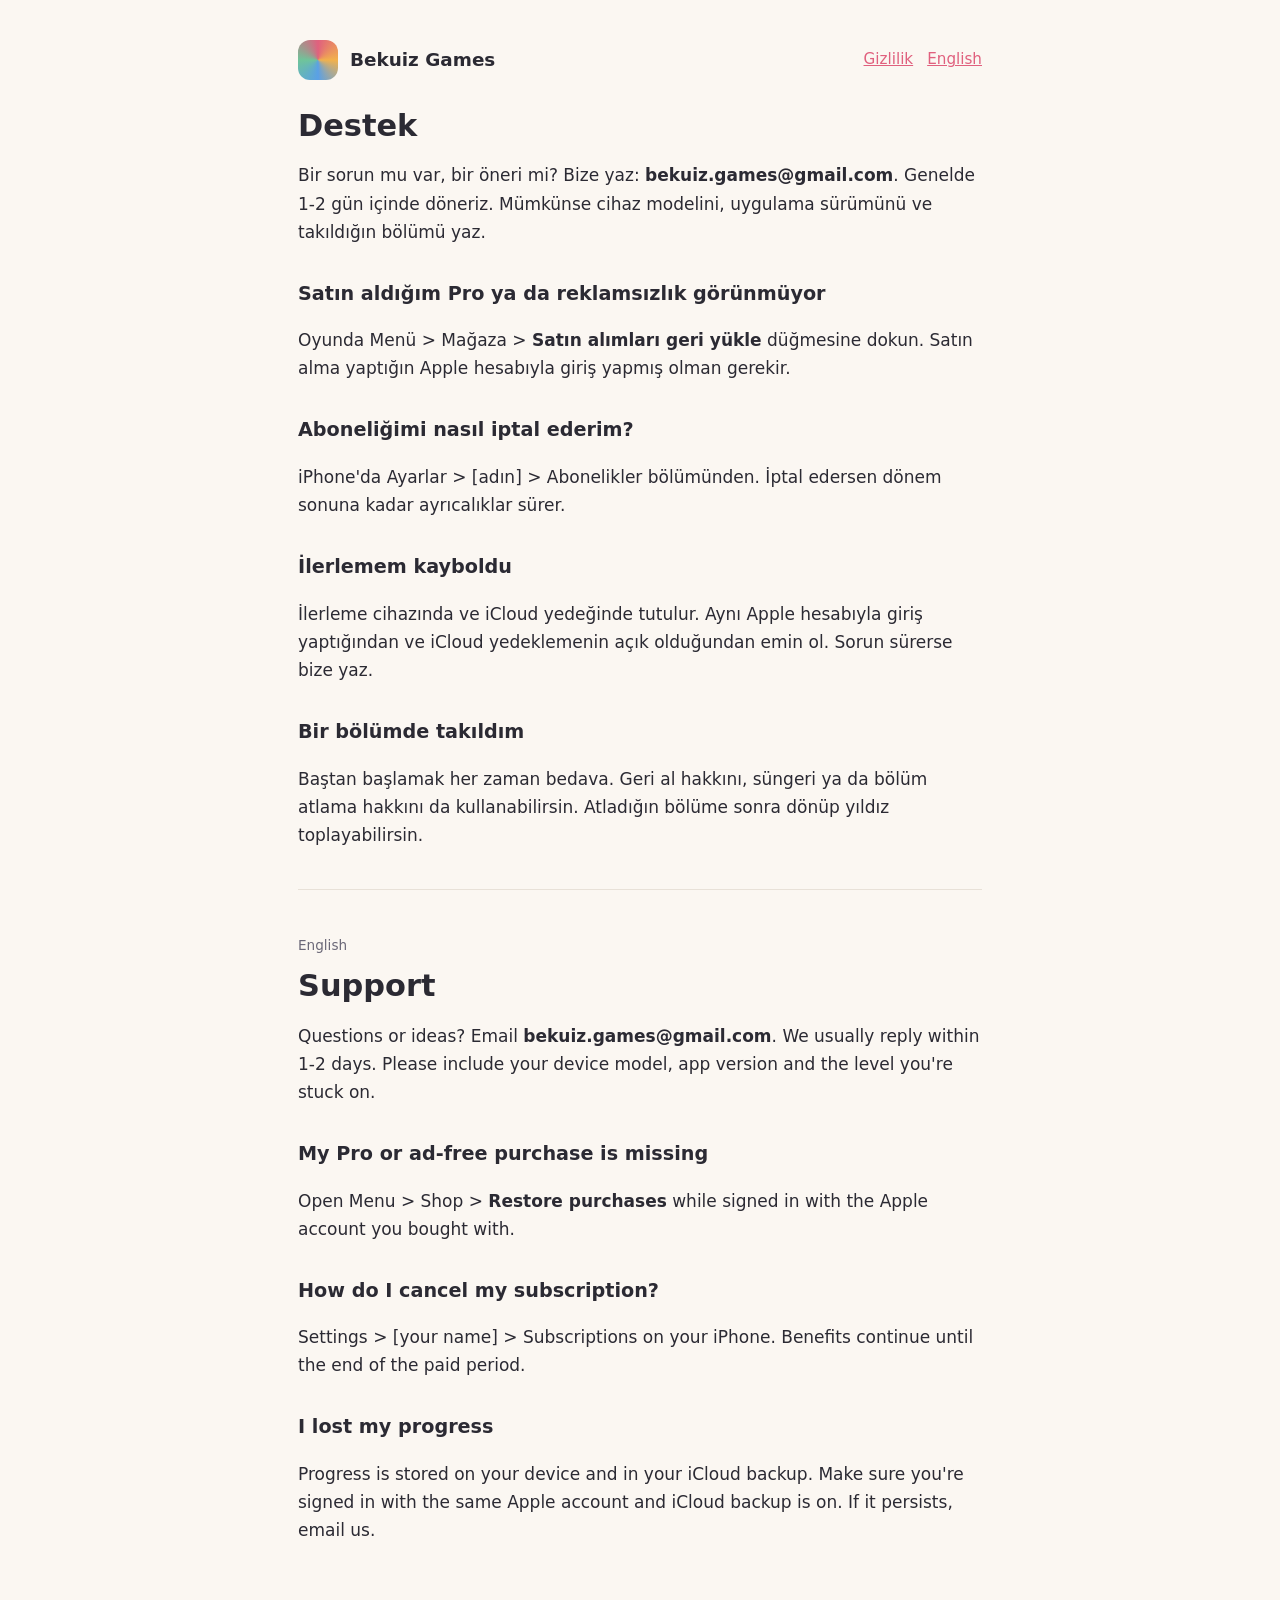
==== destek.html @ 5cd03d73 "Add files via upload" ====
<!doctype html>
<html lang="tr">
<head>
<meta charset="utf-8">
<meta name="viewport" content="width=device-width, initial-scale=1, viewport-fit=cover">
<title>Destek · Bekuiz Games</title>
<link rel="stylesheet" href="stil.css">
</head>
<body>
<main>
  <header><span class="logo" aria-hidden="true"></span><b><a href="index.html" style="color:inherit;text-decoration:none">Bekuiz Games</a></b>
    <nav><a href="gizlilik.html">Gizlilik</a><a href="#english">English</a></nav></header>

  <h1>Destek</h1>
  <p>Bir sorun mu var, bir öneri mi? Bize yaz: <b>bekuiz.games@gmail.com</b>. Genelde 1-2 gün içinde döneriz. Mümkünse cihaz modelini, uygulama sürümünü ve takıldığın bölümü yaz.</p>

  <h2>Satın aldığım Pro ya da reklamsızlık görünmüyor</h2>
  <p>Oyunda Menü > Mağaza > <b>Satın alımları geri yükle</b> düğmesine dokun. Satın alma yaptığın Apple hesabıyla giriş yapmış olman gerekir.</p>

  <h2>Aboneliğimi nasıl iptal ederim?</h2>
  <p>iPhone'da Ayarlar > [adın] > Abonelikler bölümünden. İptal edersen dönem sonuna kadar ayrıcalıklar sürer.</p>

  <h2>İlerlemem kayboldu</h2>
  <p>İlerleme cihazında ve iCloud yedeğinde tutulur. Aynı Apple hesabıyla giriş yaptığından ve iCloud yedeklemenin açık olduğundan emin ol. Sorun sürerse bize yaz.</p>

  <h2>Bir bölümde takıldım</h2>
  <p>Baştan başlamak her zaman bedava. Geri al hakkını, süngeri ya da bölüm atlama hakkını da kullanabilirsin. Atladığın bölüme sonra dönüp yıldız toplayabilirsin.</p>

  <hr id="english">
  <span class="lang">English</span>
  <h1>Support</h1>
  <p>Questions or ideas? Email <b>bekuiz.games@gmail.com</b>. We usually reply within 1-2 days. Please include your device model, app version and the level you're stuck on.</p>
  <h2>My Pro or ad-free purchase is missing</h2>
  <p>Open Menu > Shop > <b>Restore purchases</b> while signed in with the Apple account you bought with.</p>
  <h2>How do I cancel my subscription?</h2>
  <p>Settings > [your name] > Subscriptions on your iPhone. Benefits continue until the end of the paid period.</p>
  <h2>I lost my progress</h2>
  <p>Progress is stored on your device and in your iCloud backup. Make sure you're signed in with the same Apple account and iCloud backup is on. If it persists, email us.</p>
</main>
</body>
</html>
---- stil.css ----
:root { --bg: #fbf7f2; --ink: #2b2a33; --muted: #6b6878; --line: #e8e1d8; --accent: #e0607e; --card: #ffffff; }
@media (prefers-color-scheme: dark) { :root { --bg: #17161c; --ink: #ecebf2; --muted: #a9a6b8; --line: #2c2a35; --accent: #f08aa2; --card: #1f1e26; } }
* { box-sizing: border-box; }
body { margin: 0; background: var(--bg); color: var(--ink); font: 17px/1.65 -apple-system, "Segoe UI", system-ui, sans-serif; }
main { max-width: 720px; margin: 0 auto; padding: 40px max(18px, env(safe-area-inset-left)) 64px; }
header { display: flex; align-items: center; gap: 12px; margin-bottom: 28px; }
.logo { width: 40px; height: 40px; border-radius: 12px; background: conic-gradient(#e0607e, #f2b14c, #5aa0e6, #6fc49a, #e0607e); }
header b { font-size: 1.15rem; }
nav { margin-left: auto; display: flex; gap: 14px; font-size: 0.95rem; }
a { color: var(--accent); }
h1 { font-size: 1.9rem; line-height: 1.2; margin: 0 0 8px; }
h2 { font-size: 1.2rem; margin: 32px 0 8px; }
.meta { color: var(--muted); font-size: 0.92rem; }
.card { background: var(--card); border: 1px solid var(--line); border-radius: 16px; padding: 18px 20px; margin: 16px 0; }
.lang { display: inline-block; font-size: 0.85rem; color: var(--muted); margin-bottom: 12px; }
hr { border: 0; border-top: 1px solid var(--line); margin: 40px 0; }
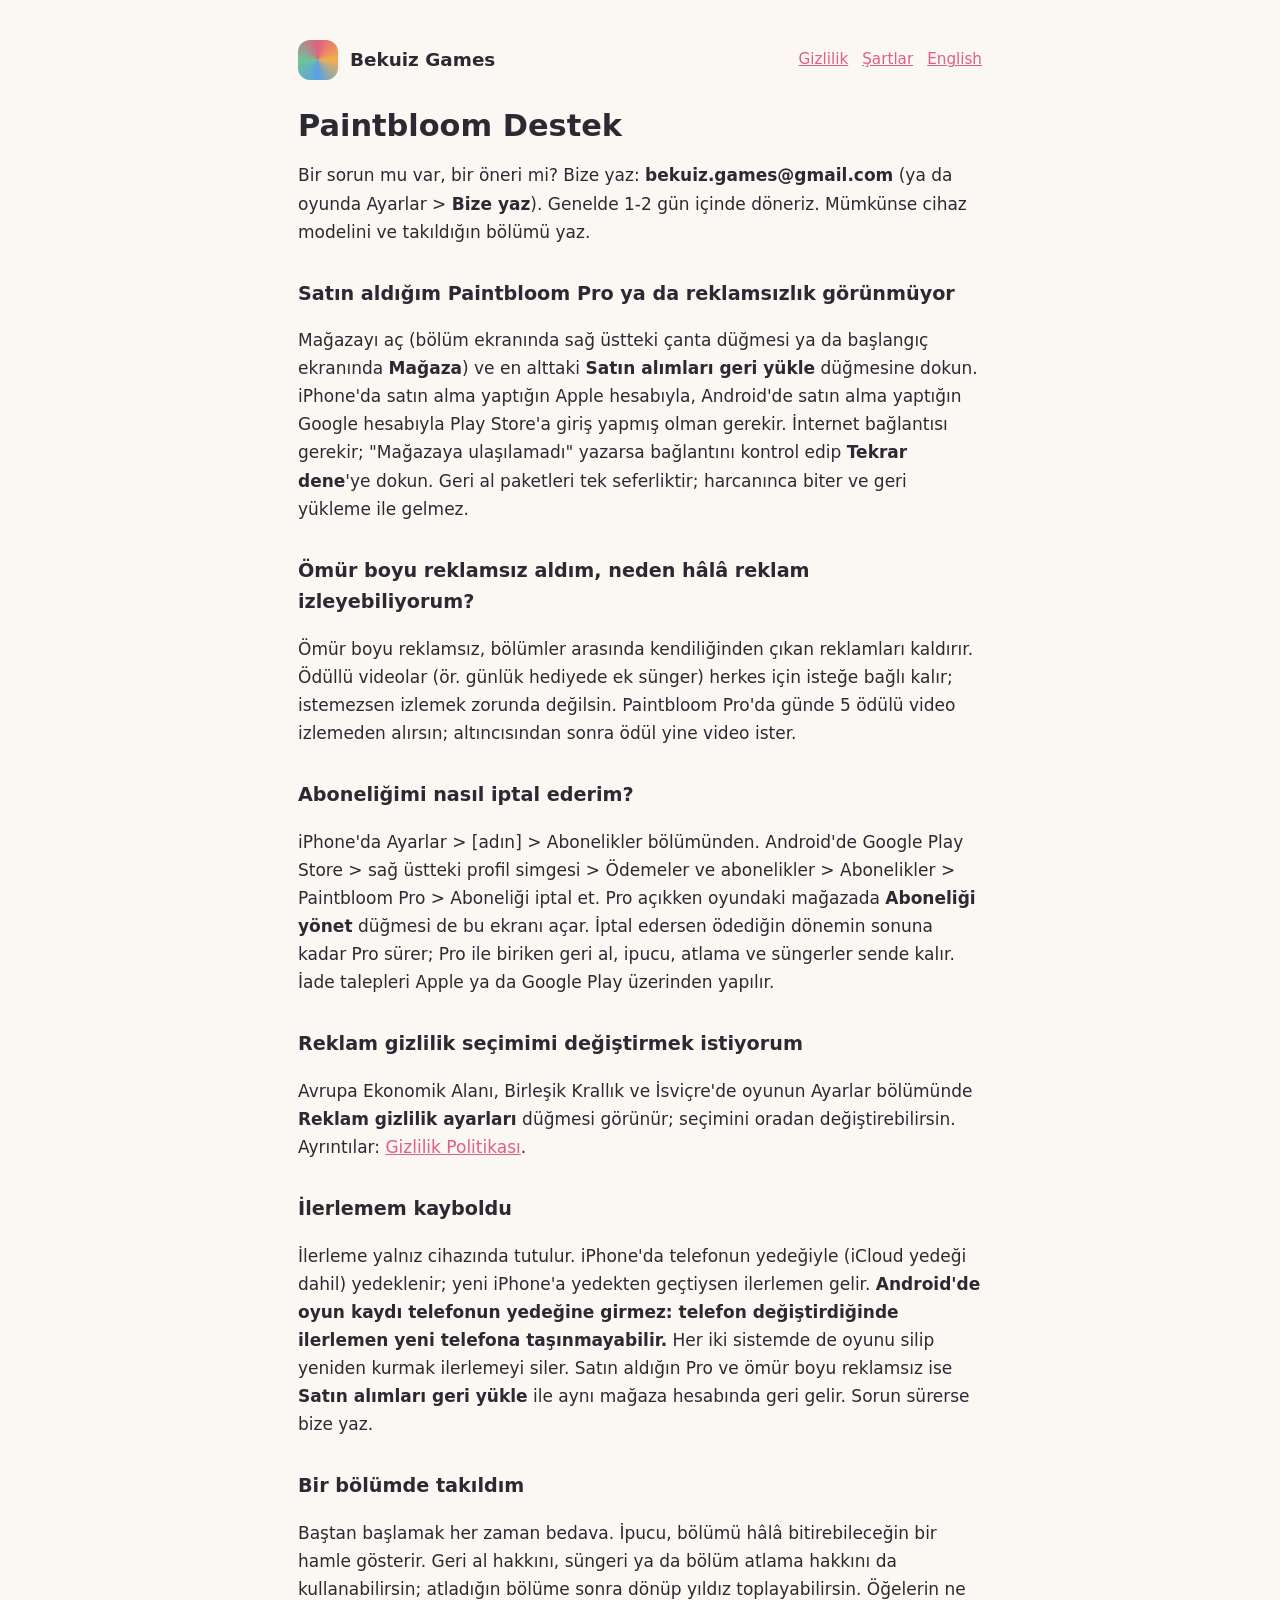
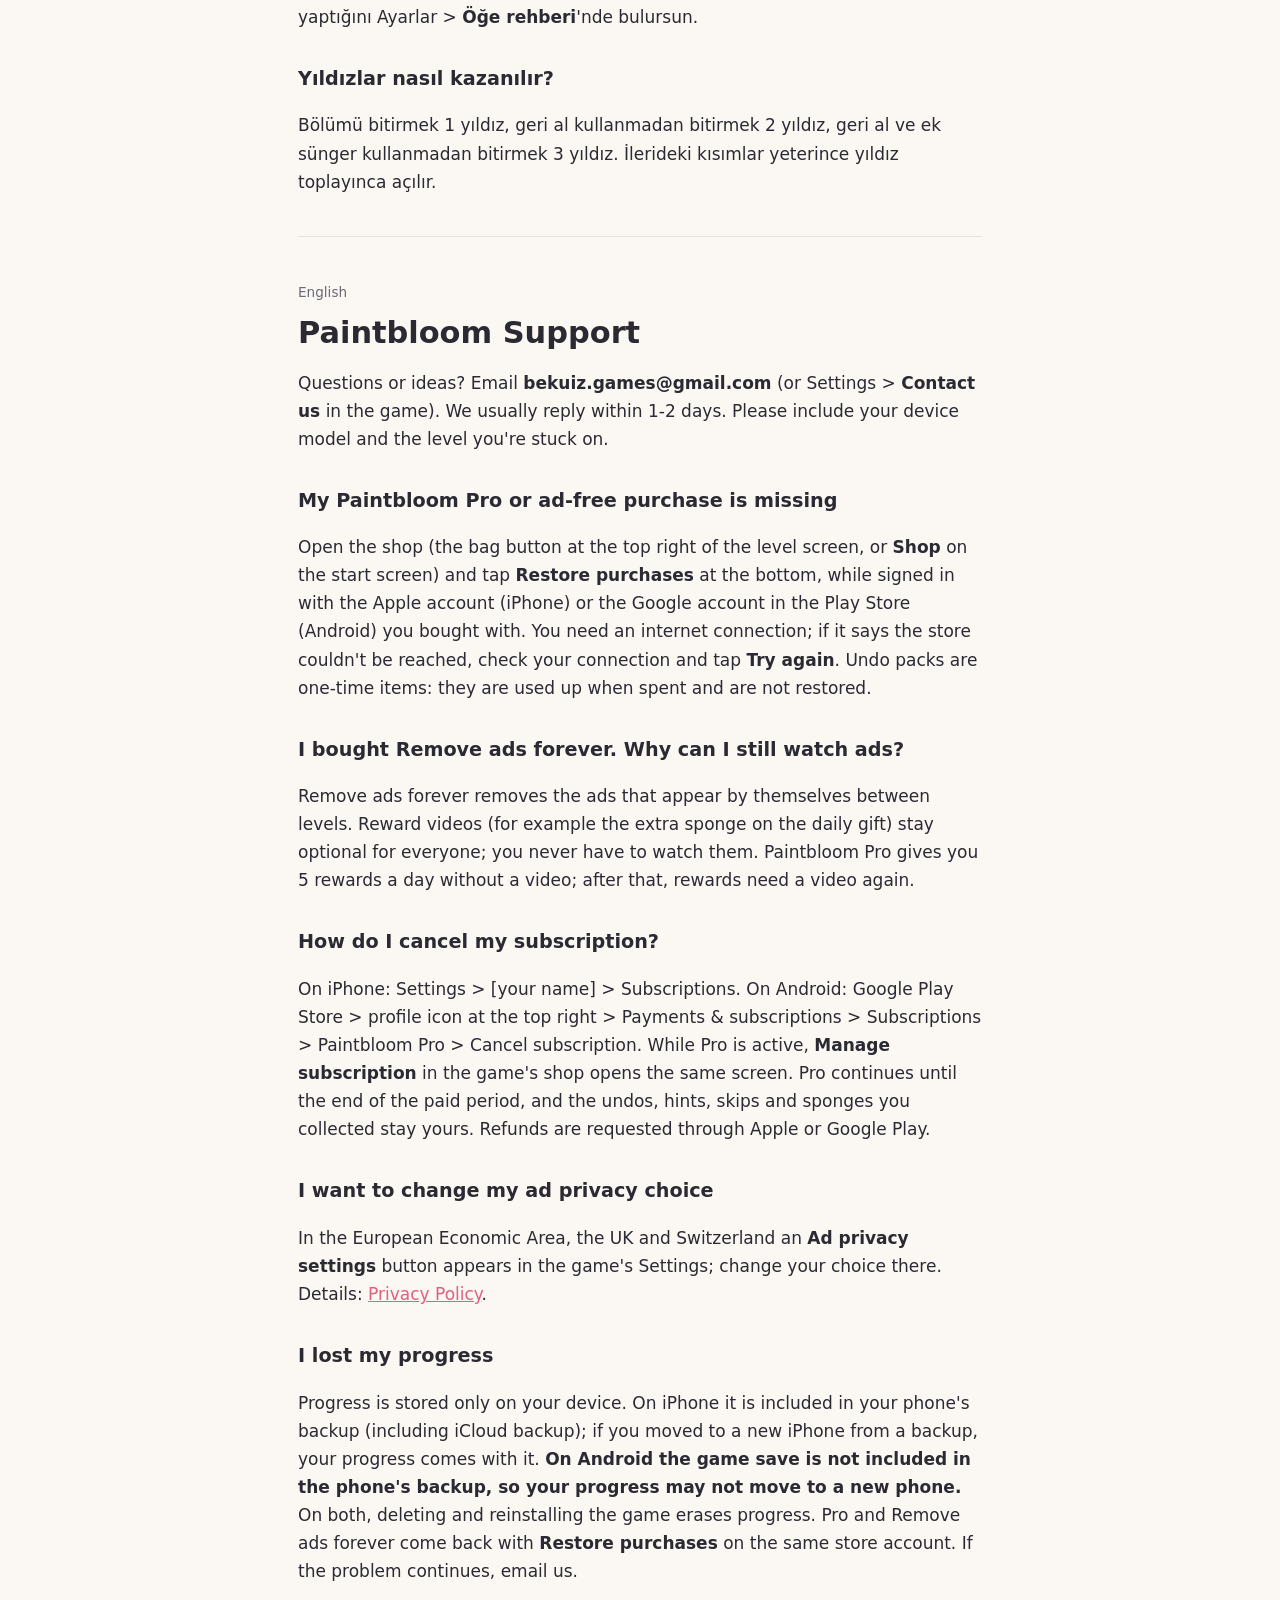
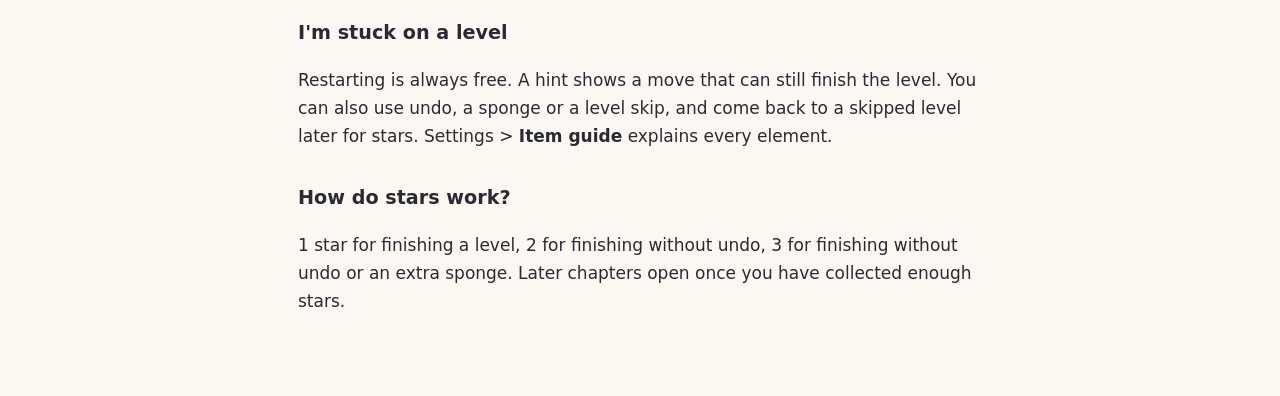
==== commit 2a02196c: "Paintbloom: gizlilik (analitik), destek, sartlar, ana sayfa guncellemesi" ====
--- a/destek.html
+++ b/destek.html
@@ -9,33 +9,50 @@
 <body>
 <main>
   <header><span class="logo" aria-hidden="true"></span><b><a href="index.html" style="color:inherit;text-decoration:none">Bekuiz Games</a></b>
-    <nav><a href="gizlilik.html">Gizlilik</a><a href="#english">English</a></nav></header>
+    <nav><a href="gizlilik.html">Gizlilik</a><a href="sartlar.html">Şartlar</a><a href="#english">English</a></nav></header>
 
-  <h1>Destek</h1>
-  <p>Bir sorun mu var, bir öneri mi? Bize yaz: <b>bekuiz.games@gmail.com</b>. Genelde 1-2 gün içinde döneriz. Mümkünse cihaz modelini, uygulama sürümünü ve takıldığın bölümü yaz.</p>
+  <h1>Paintbloom Destek</h1>
+  <p>Bir sorun mu var, bir öneri mi? Bize yaz: <b>bekuiz.games@gmail.com</b> (ya da oyunda Ayarlar > <b>Bize yaz</b>). Genelde 1-2 gün içinde döneriz. Mümkünse cihaz modelini ve takıldığın bölümü yaz.</p>
 
-  <h2>Satın aldığım Pro ya da reklamsızlık görünmüyor</h2>
-  <p>Oyunda Menü > Mağaza > <b>Satın alımları geri yükle</b> düğmesine dokun. Satın alma yaptığın Apple hesabıyla giriş yapmış olman gerekir.</p>
+  <h2>Satın aldığım Paintbloom Pro ya da reklamsızlık görünmüyor</h2>
+  <p>Mağazayı aç (bölüm ekranında sağ üstteki çanta düğmesi ya da başlangıç ekranında <b>Mağaza</b>) ve en alttaki <b>Satın alımları geri yükle</b> düğmesine dokun. iPhone'da satın alma yaptığın Apple hesabıyla, Android'de satın alma yaptığın Google hesabıyla Play Store'a giriş yapmış olman gerekir. İnternet bağlantısı gerekir; "Mağazaya ulaşılamadı" yazarsa bağlantını kontrol edip <b>Tekrar dene</b>'ye dokun. Geri al paketleri tek seferliktir; harcanınca biter ve geri yükleme ile gelmez.</p>
+
+  <h2>Ömür boyu reklamsız aldım, neden hâlâ reklam izleyebiliyorum?</h2>
+  <p>Ömür boyu reklamsız, bölümler arasında kendiliğinden çıkan reklamları kaldırır. Ödüllü videolar (ör. günlük hediyede ek sünger) herkes için isteğe bağlı kalır; istemezsen izlemek zorunda değilsin. Paintbloom Pro'da günde 5 ödülü video izlemeden alırsın; altıncısından sonra ödül yine video ister.</p>
 
   <h2>Aboneliğimi nasıl iptal ederim?</h2>
-  <p>iPhone'da Ayarlar > [adın] > Abonelikler bölümünden. İptal edersen dönem sonuna kadar ayrıcalıklar sürer.</p>
+  <p>iPhone'da Ayarlar > [adın] > Abonelikler bölümünden. Android'de Google Play Store > sağ üstteki profil simgesi > Ödemeler ve abonelikler > Abonelikler > Paintbloom Pro > Aboneliği iptal et. Pro açıkken oyundaki mağazada <b>Aboneliği yönet</b> düğmesi de bu ekranı açar. İptal edersen ödediğin dönemin sonuna kadar Pro sürer; Pro ile biriken geri al, ipucu, atlama ve süngerler sende kalır. İade talepleri Apple ya da Google Play üzerinden yapılır.</p>
+
+  <h2>Reklam gizlilik seçimimi değiştirmek istiyorum</h2>
+  <p>Avrupa Ekonomik Alanı, Birleşik Krallık ve İsviçre'de oyunun Ayarlar bölümünde <b>Reklam gizlilik ayarları</b> düğmesi görünür; seçimini oradan değiştirebilirsin. Ayrıntılar: <a href="gizlilik.html">Gizlilik Politikası</a>.</p>
 
   <h2>İlerlemem kayboldu</h2>
-  <p>İlerleme cihazında ve iCloud yedeğinde tutulur. Aynı Apple hesabıyla giriş yaptığından ve iCloud yedeklemenin açık olduğundan emin ol. Sorun sürerse bize yaz.</p>
+  <p>İlerleme yalnız cihazında tutulur. iPhone'da telefonun yedeğiyle (iCloud yedeği dahil) yedeklenir; yeni iPhone'a yedekten geçtiysen ilerlemen gelir. <b>Android'de oyun kaydı telefonun yedeğine girmez: telefon değiştirdiğinde ilerlemen yeni telefona taşınmayabilir.</b> Her iki sistemde de oyunu silip yeniden kurmak ilerlemeyi siler. Satın aldığın Pro ve ömür boyu reklamsız ise <b>Satın alımları geri yükle</b> ile aynı mağaza hesabında geri gelir. Sorun sürerse bize yaz.</p>
 
   <h2>Bir bölümde takıldım</h2>
-  <p>Baştan başlamak her zaman bedava. Geri al hakkını, süngeri ya da bölüm atlama hakkını da kullanabilirsin. Atladığın bölüme sonra dönüp yıldız toplayabilirsin.</p>
+  <p>Baştan başlamak her zaman bedava. İpucu, bölümü hâlâ bitirebileceğin bir hamle gösterir. Geri al hakkını, süngeri ya da bölüm atlama hakkını da kullanabilirsin; atladığın bölüme sonra dönüp yıldız toplayabilirsin. Öğelerin ne yaptığını Ayarlar > <b>Öğe rehberi</b>'nde bulursun.</p>
+
+  <h2>Yıldızlar nasıl kazanılır?</h2>
+  <p>Bölümü bitirmek 1 yıldız, geri al kullanmadan bitirmek 2 yıldız, geri al ve ek sünger kullanmadan bitirmek 3 yıldız. İlerideki kısımlar yeterince yıldız toplayınca açılır.</p>
 
   <hr id="english">
   <span class="lang">English</span>
-  <h1>Support</h1>
-  <p>Questions or ideas? Email <b>bekuiz.games@gmail.com</b>. We usually reply within 1-2 days. Please include your device model, app version and the level you're stuck on.</p>
-  <h2>My Pro or ad-free purchase is missing</h2>
-  <p>Open Menu > Shop > <b>Restore purchases</b> while signed in with the Apple account you bought with.</p>
+  <h1>Paintbloom Support</h1>
+  <p>Questions or ideas? Email <b>bekuiz.games@gmail.com</b> (or Settings > <b>Contact us</b> in the game). We usually reply within 1-2 days. Please include your device model and the level you're stuck on.</p>
+  <h2>My Paintbloom Pro or ad-free purchase is missing</h2>
+  <p>Open the shop (the bag button at the top right of the level screen, or <b>Shop</b> on the start screen) and tap <b>Restore purchases</b> at the bottom, while signed in with the Apple account (iPhone) or the Google account in the Play Store (Android) you bought with. You need an internet connection; if it says the store couldn't be reached, check your connection and tap <b>Try again</b>. Undo packs are one-time items: they are used up when spent and are not restored.</p>
+  <h2>I bought Remove ads forever. Why can I still watch ads?</h2>
+  <p>Remove ads forever removes the ads that appear by themselves between levels. Reward videos (for example the extra sponge on the daily gift) stay optional for everyone; you never have to watch them. Paintbloom Pro gives you 5 rewards a day without a video; after that, rewards need a video again.</p>
   <h2>How do I cancel my subscription?</h2>
-  <p>Settings > [your name] > Subscriptions on your iPhone. Benefits continue until the end of the paid period.</p>
+  <p>On iPhone: Settings > [your name] > Subscriptions. On Android: Google Play Store > profile icon at the top right > Payments &amp; subscriptions > Subscriptions > Paintbloom Pro > Cancel subscription. While Pro is active, <b>Manage subscription</b> in the game's shop opens the same screen. Pro continues until the end of the paid period, and the undos, hints, skips and sponges you collected stay yours. Refunds are requested through Apple or Google Play.</p>
+  <h2>I want to change my ad privacy choice</h2>
+  <p>In the European Economic Area, the UK and Switzerland an <b>Ad privacy settings</b> button appears in the game's Settings; change your choice there. Details: <a href="gizlilik.html#english">Privacy Policy</a>.</p>
   <h2>I lost my progress</h2>
-  <p>Progress is stored on your device and in your iCloud backup. Make sure you're signed in with the same Apple account and iCloud backup is on. If it persists, email us.</p>
+  <p>Progress is stored only on your device. On iPhone it is included in your phone's backup (including iCloud backup); if you moved to a new iPhone from a backup, your progress comes with it. <b>On Android the game save is not included in the phone's backup, so your progress may not move to a new phone.</b> On both, deleting and reinstalling the game erases progress. Pro and Remove ads forever come back with <b>Restore purchases</b> on the same store account. If the problem continues, email us.</p>
+  <h2>I'm stuck on a level</h2>
+  <p>Restarting is always free. A hint shows a move that can still finish the level. You can also use undo, a sponge or a level skip, and come back to a skipped level later for stars. Settings > <b>Item guide</b> explains every element.</p>
+  <h2>How do stars work?</h2>
+  <p>1 star for finishing a level, 2 for finishing without undo, 3 for finishing without undo or an extra sponge. Later chapters open once you have collected enough stars.</p>
 </main>
 </body>
 </html>
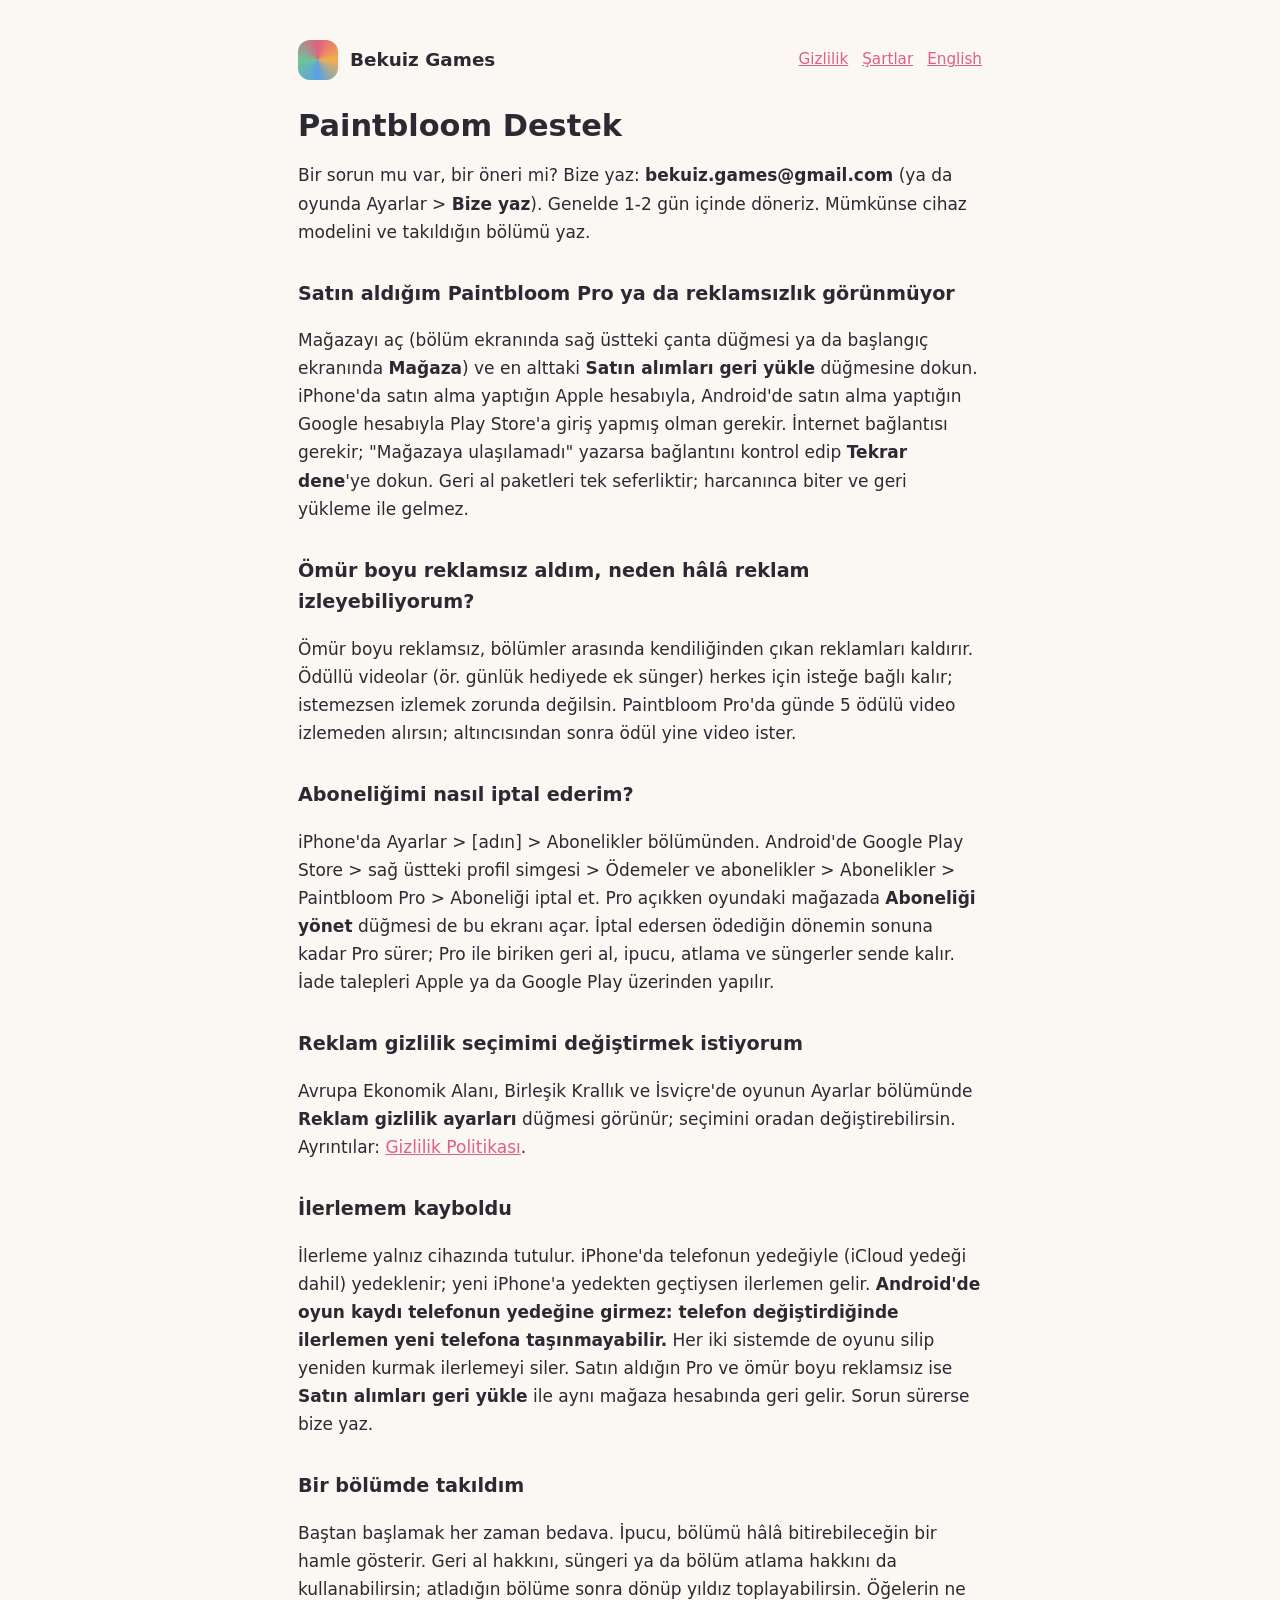
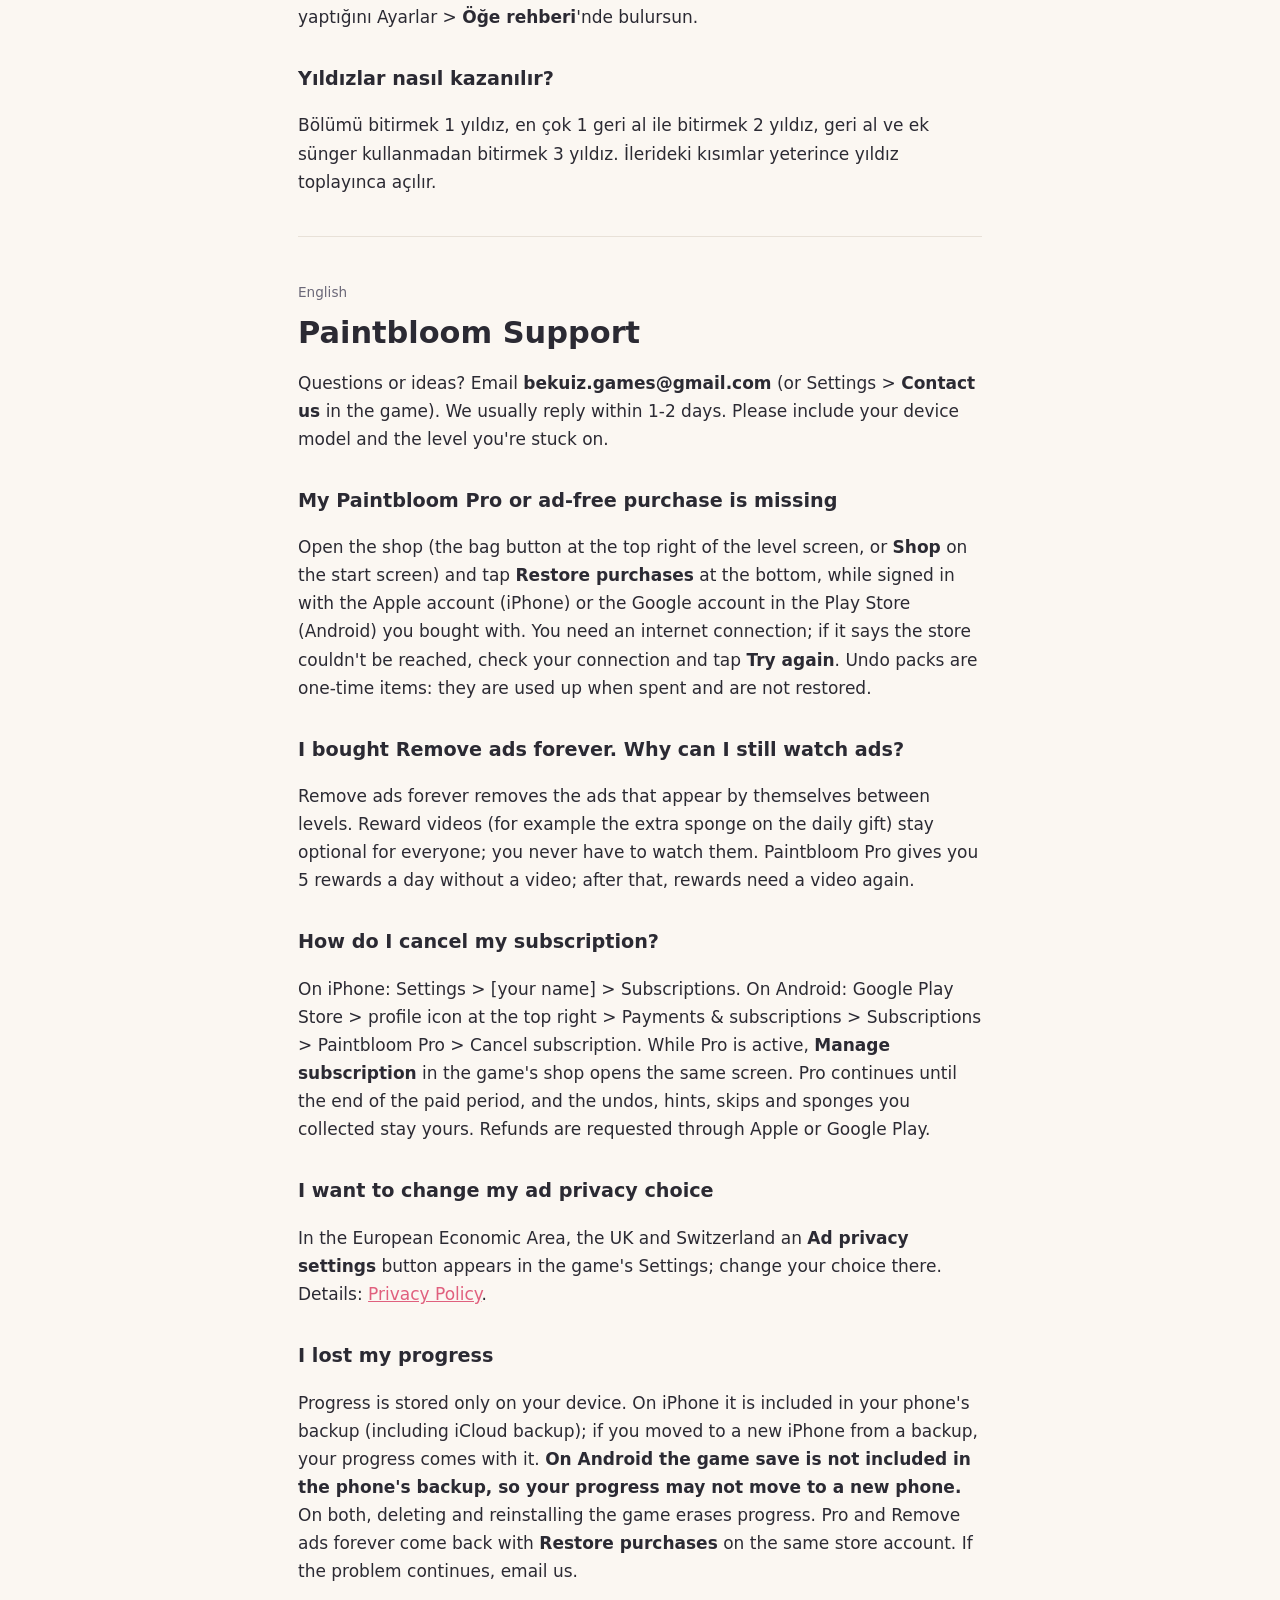
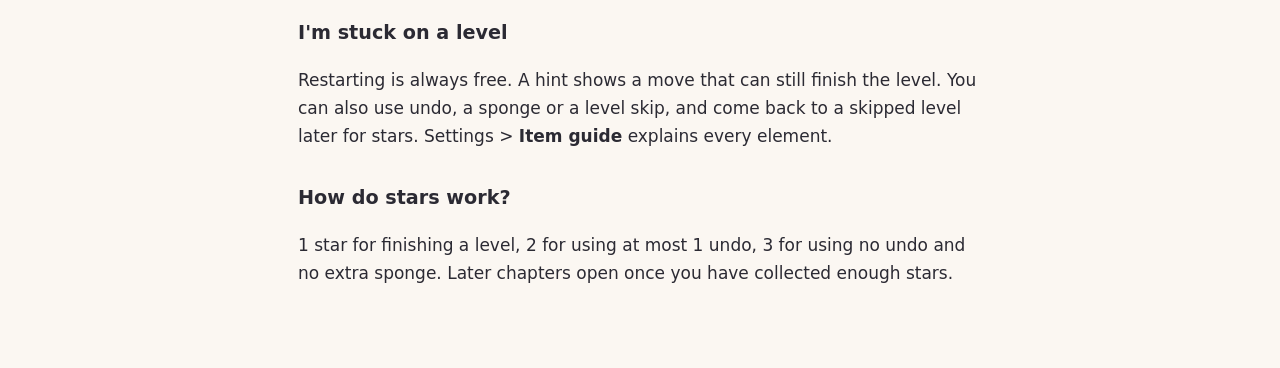
==== commit b8e9d5c0: "Derleme 16: istatistik kartı ve yıldız metni güncellendi" ====
--- a/destek.html
+++ b/destek.html
@@ -33,7 +33,7 @@
   <p>Baştan başlamak her zaman bedava. İpucu, bölümü hâlâ bitirebileceğin bir hamle gösterir. Geri al hakkını, süngeri ya da bölüm atlama hakkını da kullanabilirsin; atladığın bölüme sonra dönüp yıldız toplayabilirsin. Öğelerin ne yaptığını Ayarlar > <b>Öğe rehberi</b>'nde bulursun.</p>
 
   <h2>Yıldızlar nasıl kazanılır?</h2>
-  <p>Bölümü bitirmek 1 yıldız, geri al kullanmadan bitirmek 2 yıldız, geri al ve ek sünger kullanmadan bitirmek 3 yıldız. İlerideki kısımlar yeterince yıldız toplayınca açılır.</p>
+  <p>Bölümü bitirmek 1 yıldız, en çok 1 geri al ile bitirmek 2 yıldız, geri al ve ek sünger kullanmadan bitirmek 3 yıldız. İlerideki kısımlar yeterince yıldız toplayınca açılır.</p>
 
   <hr id="english">
   <span class="lang">English</span>
@@ -52,7 +52,7 @@
   <h2>I'm stuck on a level</h2>
   <p>Restarting is always free. A hint shows a move that can still finish the level. You can also use undo, a sponge or a level skip, and come back to a skipped level later for stars. Settings > <b>Item guide</b> explains every element.</p>
   <h2>How do stars work?</h2>
-  <p>1 star for finishing a level, 2 for finishing without undo, 3 for finishing without undo or an extra sponge. Later chapters open once you have collected enough stars.</p>
+  <p>1 star for finishing a level, 2 for using at most 1 undo, 3 for using no undo and no extra sponge. Later chapters open once you have collected enough stars.</p>
 </main>
 </body>
 </html>
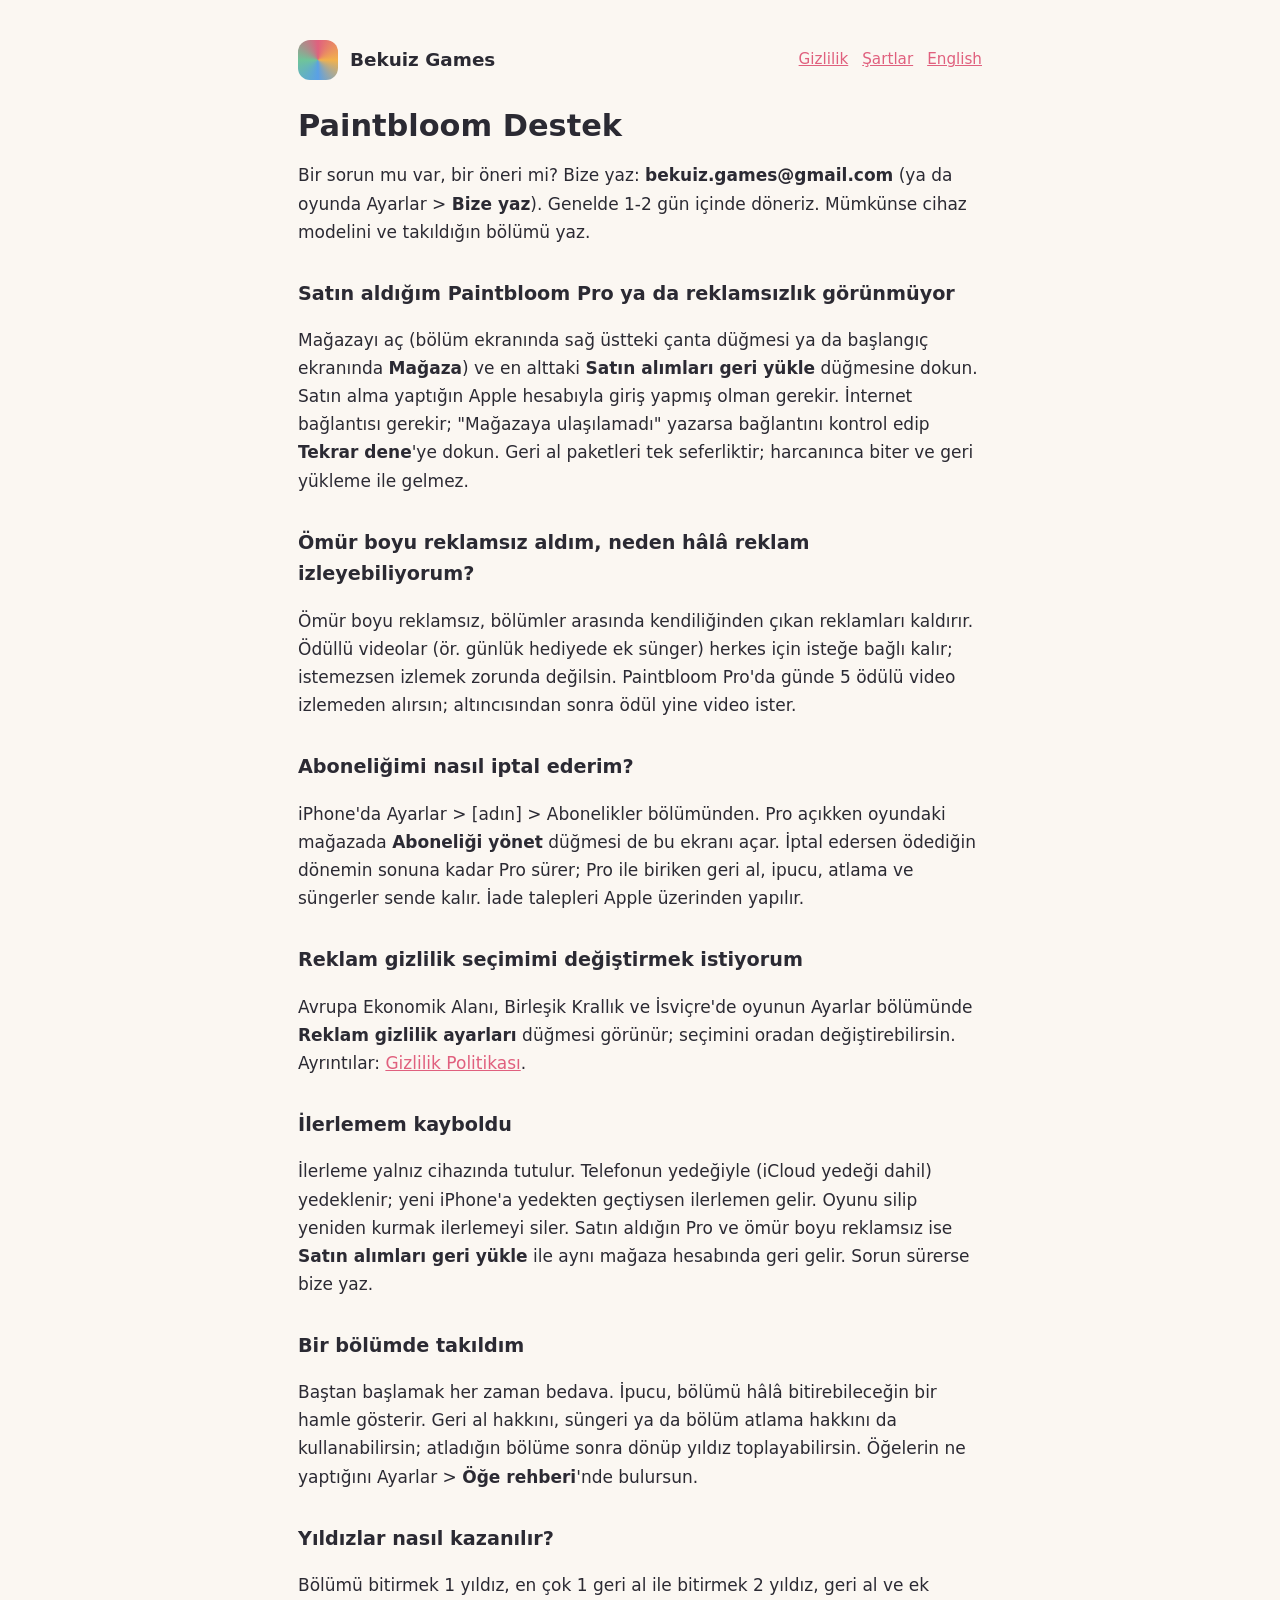
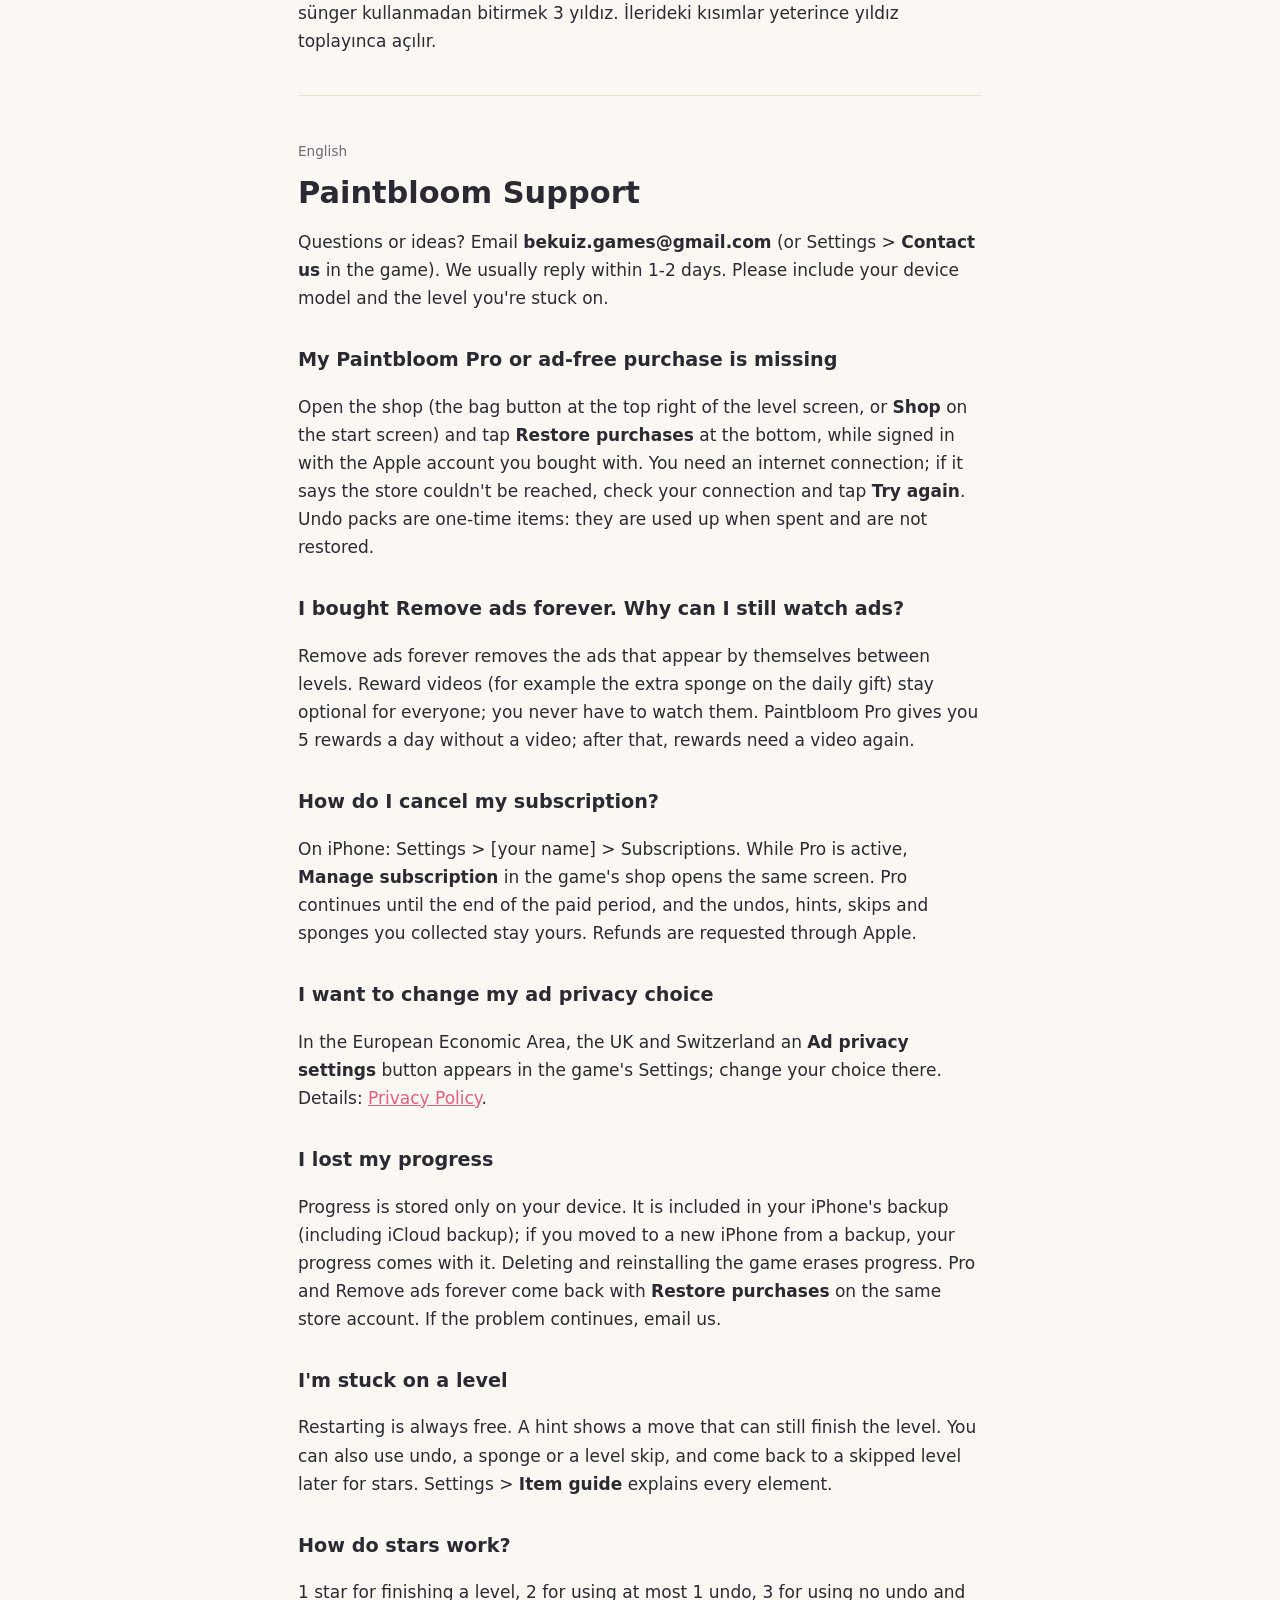
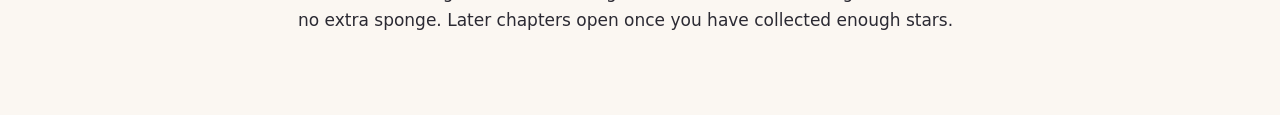
==== commit 119cb4c3: "Site: gizlilik özeti, iPhone metinleri, marka satırı, lisanslar" ====
--- a/destek.html
+++ b/destek.html
@@ -15,19 +15,19 @@
   <p>Bir sorun mu var, bir öneri mi? Bize yaz: <b>bekuiz.games@gmail.com</b> (ya da oyunda Ayarlar > <b>Bize yaz</b>). Genelde 1-2 gün içinde döneriz. Mümkünse cihaz modelini ve takıldığın bölümü yaz.</p>
 
   <h2>Satın aldığım Paintbloom Pro ya da reklamsızlık görünmüyor</h2>
-  <p>Mağazayı aç (bölüm ekranında sağ üstteki çanta düğmesi ya da başlangıç ekranında <b>Mağaza</b>) ve en alttaki <b>Satın alımları geri yükle</b> düğmesine dokun. iPhone'da satın alma yaptığın Apple hesabıyla, Android'de satın alma yaptığın Google hesabıyla Play Store'a giriş yapmış olman gerekir. İnternet bağlantısı gerekir; "Mağazaya ulaşılamadı" yazarsa bağlantını kontrol edip <b>Tekrar dene</b>'ye dokun. Geri al paketleri tek seferliktir; harcanınca biter ve geri yükleme ile gelmez.</p>
+  <p>Mağazayı aç (bölüm ekranında sağ üstteki çanta düğmesi ya da başlangıç ekranında <b>Mağaza</b>) ve en alttaki <b>Satın alımları geri yükle</b> düğmesine dokun. Satın alma yaptığın Apple hesabıyla giriş yapmış olman gerekir. İnternet bağlantısı gerekir; "Mağazaya ulaşılamadı" yazarsa bağlantını kontrol edip <b>Tekrar dene</b>'ye dokun. Geri al paketleri tek seferliktir; harcanınca biter ve geri yükleme ile gelmez.</p>
 
   <h2>Ömür boyu reklamsız aldım, neden hâlâ reklam izleyebiliyorum?</h2>
   <p>Ömür boyu reklamsız, bölümler arasında kendiliğinden çıkan reklamları kaldırır. Ödüllü videolar (ör. günlük hediyede ek sünger) herkes için isteğe bağlı kalır; istemezsen izlemek zorunda değilsin. Paintbloom Pro'da günde 5 ödülü video izlemeden alırsın; altıncısından sonra ödül yine video ister.</p>
 
   <h2>Aboneliğimi nasıl iptal ederim?</h2>
-  <p>iPhone'da Ayarlar > [adın] > Abonelikler bölümünden. Android'de Google Play Store > sağ üstteki profil simgesi > Ödemeler ve abonelikler > Abonelikler > Paintbloom Pro > Aboneliği iptal et. Pro açıkken oyundaki mağazada <b>Aboneliği yönet</b> düğmesi de bu ekranı açar. İptal edersen ödediğin dönemin sonuna kadar Pro sürer; Pro ile biriken geri al, ipucu, atlama ve süngerler sende kalır. İade talepleri Apple ya da Google Play üzerinden yapılır.</p>
+  <p>iPhone'da Ayarlar > [adın] > Abonelikler bölümünden. Pro açıkken oyundaki mağazada <b>Aboneliği yönet</b> düğmesi de bu ekranı açar. İptal edersen ödediğin dönemin sonuna kadar Pro sürer; Pro ile biriken geri al, ipucu, atlama ve süngerler sende kalır. İade talepleri Apple üzerinden yapılır.</p>
 
   <h2>Reklam gizlilik seçimimi değiştirmek istiyorum</h2>
   <p>Avrupa Ekonomik Alanı, Birleşik Krallık ve İsviçre'de oyunun Ayarlar bölümünde <b>Reklam gizlilik ayarları</b> düğmesi görünür; seçimini oradan değiştirebilirsin. Ayrıntılar: <a href="gizlilik.html">Gizlilik Politikası</a>.</p>
 
   <h2>İlerlemem kayboldu</h2>
-  <p>İlerleme yalnız cihazında tutulur. iPhone'da telefonun yedeğiyle (iCloud yedeği dahil) yedeklenir; yeni iPhone'a yedekten geçtiysen ilerlemen gelir. <b>Android'de oyun kaydı telefonun yedeğine girmez: telefon değiştirdiğinde ilerlemen yeni telefona taşınmayabilir.</b> Her iki sistemde de oyunu silip yeniden kurmak ilerlemeyi siler. Satın aldığın Pro ve ömür boyu reklamsız ise <b>Satın alımları geri yükle</b> ile aynı mağaza hesabında geri gelir. Sorun sürerse bize yaz.</p>
+  <p>İlerleme yalnız cihazında tutulur. Telefonun yedeğiyle (iCloud yedeği dahil) yedeklenir; yeni iPhone'a yedekten geçtiysen ilerlemen gelir. Oyunu silip yeniden kurmak ilerlemeyi siler. Satın aldığın Pro ve ömür boyu reklamsız ise <b>Satın alımları geri yükle</b> ile aynı mağaza hesabında geri gelir. Sorun sürerse bize yaz.</p>
 
   <h2>Bir bölümde takıldım</h2>
   <p>Baştan başlamak her zaman bedava. İpucu, bölümü hâlâ bitirebileceğin bir hamle gösterir. Geri al hakkını, süngeri ya da bölüm atlama hakkını da kullanabilirsin; atladığın bölüme sonra dönüp yıldız toplayabilirsin. Öğelerin ne yaptığını Ayarlar > <b>Öğe rehberi</b>'nde bulursun.</p>
@@ -40,15 +40,15 @@
   <h1>Paintbloom Support</h1>
   <p>Questions or ideas? Email <b>bekuiz.games@gmail.com</b> (or Settings > <b>Contact us</b> in the game). We usually reply within 1-2 days. Please include your device model and the level you're stuck on.</p>
   <h2>My Paintbloom Pro or ad-free purchase is missing</h2>
-  <p>Open the shop (the bag button at the top right of the level screen, or <b>Shop</b> on the start screen) and tap <b>Restore purchases</b> at the bottom, while signed in with the Apple account (iPhone) or the Google account in the Play Store (Android) you bought with. You need an internet connection; if it says the store couldn't be reached, check your connection and tap <b>Try again</b>. Undo packs are one-time items: they are used up when spent and are not restored.</p>
+  <p>Open the shop (the bag button at the top right of the level screen, or <b>Shop</b> on the start screen) and tap <b>Restore purchases</b> at the bottom, while signed in with the Apple account you bought with. You need an internet connection; if it says the store couldn't be reached, check your connection and tap <b>Try again</b>. Undo packs are one-time items: they are used up when spent and are not restored.</p>
   <h2>I bought Remove ads forever. Why can I still watch ads?</h2>
   <p>Remove ads forever removes the ads that appear by themselves between levels. Reward videos (for example the extra sponge on the daily gift) stay optional for everyone; you never have to watch them. Paintbloom Pro gives you 5 rewards a day without a video; after that, rewards need a video again.</p>
   <h2>How do I cancel my subscription?</h2>
-  <p>On iPhone: Settings > [your name] > Subscriptions. On Android: Google Play Store > profile icon at the top right > Payments &amp; subscriptions > Subscriptions > Paintbloom Pro > Cancel subscription. While Pro is active, <b>Manage subscription</b> in the game's shop opens the same screen. Pro continues until the end of the paid period, and the undos, hints, skips and sponges you collected stay yours. Refunds are requested through Apple or Google Play.</p>
+  <p>On iPhone: Settings > [your name] > Subscriptions. While Pro is active, <b>Manage subscription</b> in the game's shop opens the same screen. Pro continues until the end of the paid period, and the undos, hints, skips and sponges you collected stay yours. Refunds are requested through Apple.</p>
   <h2>I want to change my ad privacy choice</h2>
   <p>In the European Economic Area, the UK and Switzerland an <b>Ad privacy settings</b> button appears in the game's Settings; change your choice there. Details: <a href="gizlilik.html#english">Privacy Policy</a>.</p>
   <h2>I lost my progress</h2>
-  <p>Progress is stored only on your device. On iPhone it is included in your phone's backup (including iCloud backup); if you moved to a new iPhone from a backup, your progress comes with it. <b>On Android the game save is not included in the phone's backup, so your progress may not move to a new phone.</b> On both, deleting and reinstalling the game erases progress. Pro and Remove ads forever come back with <b>Restore purchases</b> on the same store account. If the problem continues, email us.</p>
+  <p>Progress is stored only on your device. It is included in your iPhone's backup (including iCloud backup); if you moved to a new iPhone from a backup, your progress comes with it. Deleting and reinstalling the game erases progress. Pro and Remove ads forever come back with <b>Restore purchases</b> on the same store account. If the problem continues, email us.</p>
   <h2>I'm stuck on a level</h2>
   <p>Restarting is always free. A hint shows a move that can still finish the level. You can also use undo, a sponge or a level skip, and come back to a skipped level later for stars. Settings > <b>Item guide</b> explains every element.</p>
   <h2>How do stars work?</h2>
